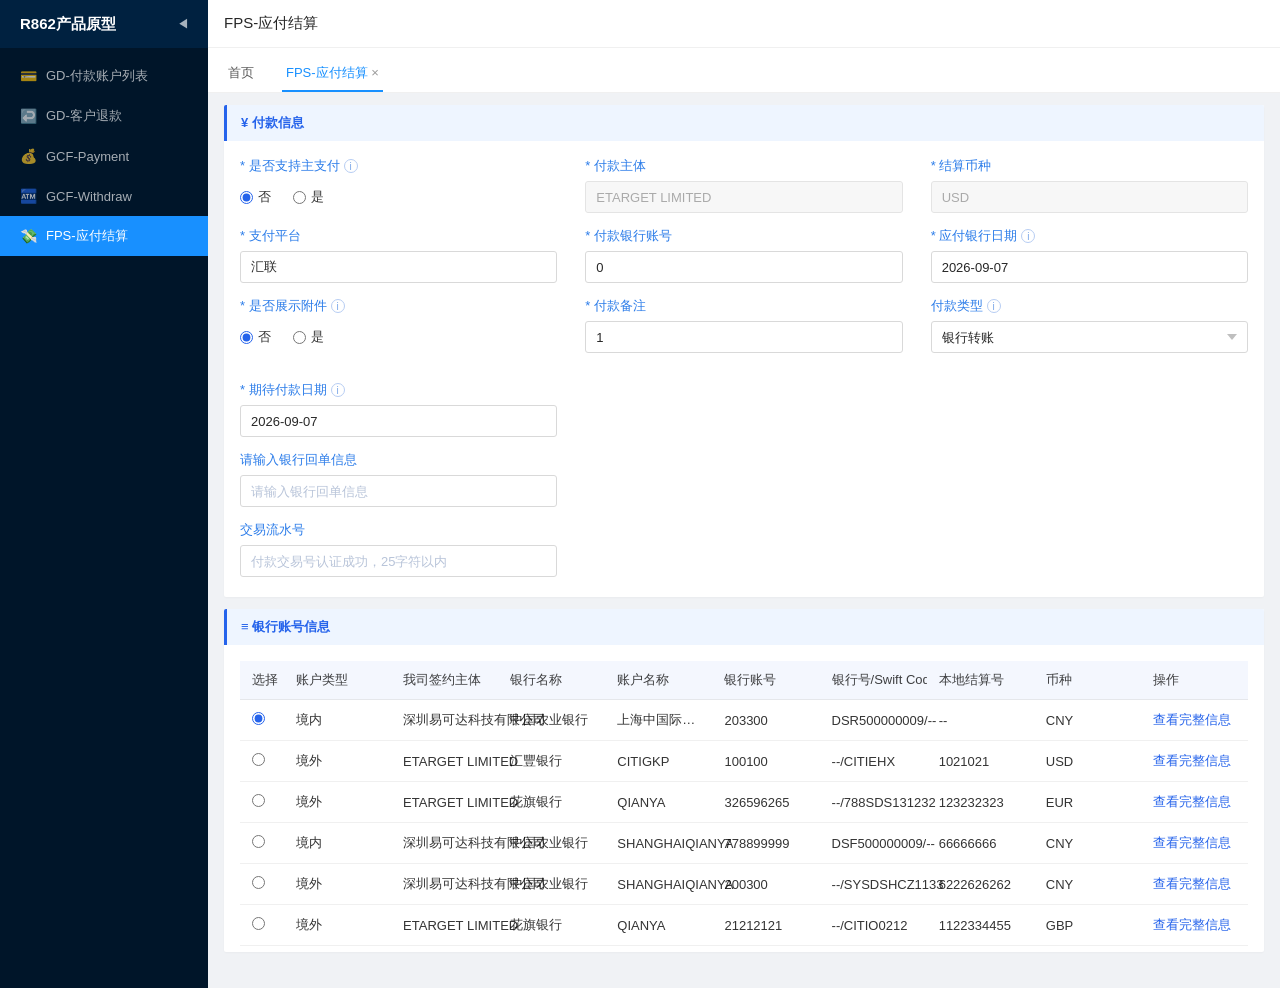
==== fps.html @ 119636dc "V1.5" ====
<!DOCTYPE html>
<html lang="zh-CN">
<head>
<meta charset="UTF-8">
<meta name="viewport" content="width=device-width, initial-scale=1.0">
<title>FPS-应付结算</title>
<link rel="stylesheet" href="assets/common.css">
<style>
  /* ===== 分区标题 ===== */
  .fps-section {
    background: #fff;
    border-radius: 2px;
    box-shadow: 0 1px 2px rgba(0,0,0,.03);
    margin-bottom: 12px;
    overflow: hidden;
  }
  .fps-section-head {
    display: flex;
    align-items: center;
    gap: 6px;
    padding: 9px 14px;
    background: #eef5ff;
    color: #2563eb;
    font-size: 13px;
    font-weight: 600;
    border-left: 3px solid #2563eb;
  }
  .fps-section-body { padding: 16px 16px 6px; }

  /* ===== 付款信息三列布局 ===== */
  .fps-grid {
    display: grid;
    grid-template-columns: repeat(3, minmax(0, 1fr));
    gap: 14px 28px;
  }
  @media (max-width: 1100px) { .fps-grid { grid-template-columns: 1fr; } }

  .fps-field { margin-bottom: 14px; }
  .fps-field > .fps-label {
    display: flex;
    align-items: center;
    gap: 4px;
    margin-bottom: 6px;
    color: #2b7ce9;
  }
  .fps-label .info {
    display: inline-block;
    width: 14px; height: 14px;
    line-height: 13px;
    text-align: center;
    border: 1px solid #b7cdf3;
    border-radius: 50%;
    font-size: 10px;
    color: #7aa7e8;
    cursor: help;
  }
  .fps-field input[type="text"],
  .fps-field select {
    width: 100%;
    height: 32px;
    padding: 0 10px;
    border: 1px solid #d9d9d9;
    border-radius: 3px;
    font-size: 13px;
    color: rgba(0,0,0,.85);
    outline: none;
    background: #fff;
  }
  .fps-field select {
    appearance: none;
    padding-right: 30px;
    background-image: url("data:image/svg+xml,%3Csvg xmlns='http://www.w3.org/2000/svg' width='10' height='6'%3E%3Cpath d='M0 0l5 6 5-6z' fill='%23bfbfbf'/%3E%3C/svg%3E");
    background-repeat: no-repeat;
    background-position: right 10px center;
  }
  .fps-field select:disabled,
  .fps-field input:disabled {
    background: #f5f5f5;
    color: rgba(0,0,0,.45);
    cursor: not-allowed;
  }
  .fps-field input:hover, .fps-field select:hover { border-color: #40a9ff; }
  .fps-field input:focus, .fps-field select:focus { border-color: #2563eb; box-shadow: 0 0 0 2px rgba(37,99,235,.12); }
  .fps-field input::placeholder { color: #b8c4d9; }

  /* 单选组 */
  .fps-radios { display: flex; align-items: center; gap: 22px; height: 32px; }
  .fps-radios label { display: inline-flex; align-items: center; gap: 5px; color: rgba(0,0,0,.8); cursor: pointer; }
  .fps-radios input { accent-color: #2563eb; }

  /* ===== 银行账号信息表 ===== */
  .fps-table-card { overflow-x: auto; }
  .fps-table { width: 100%; border-collapse: collapse; min-width: 980px; }
  .fps-table th {
    background: #f4f7fe;
    text-align: left;
    font-weight: 500;
    color: rgba(0,0,0,.75);
    padding: 10px 12px;
    border-bottom: 1px solid #e5e7eb;
    white-space: nowrap;
  }
  .fps-table td {
    padding: 11px 12px;
    border-bottom: 1px solid #f0f0f0;
    color: rgba(0,0,0,.8);
    white-space: nowrap;
  }
  .fps-table tbody tr:hover td { background: #f8fafc; }
  .fps-table input[type="radio"] { accent-color: #2563eb; cursor: pointer; }
  .fps-table a { color: #2563eb; text-decoration: none; cursor: pointer; white-space: nowrap; }
  .fps-table a:hover { text-decoration: underline; }
  .fps-table td.ellipsis { max-width: 200px; overflow: hidden; text-overflow: ellipsis; }

  /* ===== 查看完整信息弹窗 ===== */
  .fu-mask {
    position: fixed;
    inset: 0;
    background: rgba(0,0,0,.45);
    display: none;
    align-items: flex-start;
    justify-content: center;
    overflow-y: auto;
    z-index: 1000;
    padding: 32px 16px;
  }
  .fu-mask.open { display: flex; }
  .fu-modal {
    width: 1080px;
    max-width: 100%;
    background: #fff;
    border-radius: 4px;
    box-shadow: 0 8px 24px rgba(0,0,0,.18);
  }
  .fu-header {
    display: flex;
    align-items: center;
    justify-content: space-between;
    padding: 14px 18px;
  }
  .fu-header .fu-title { font-size: 15px; font-weight: 600; }
  .fu-close {
    border: none;
    background: transparent;
    font-size: 16px;
    color: rgba(0,0,0,.55);
    cursor: pointer;
    width: 26px; height: 26px;
    border-radius: 4px;
    display: flex; align-items: center; justify-content: center;
  }
  .fu-close:hover { background: #f0f0f0; color: rgba(0,0,0,.85); }

  .fu-body { padding: 0 18px 6px; max-height: 72vh; overflow-y: auto; }
  .fu-table { width: 100%; border-collapse: collapse; }
  .fu-table td {
    border: 1px solid #e3e3e3;
    padding: 7px 12px;
    font-size: 12px;
    color: rgba(0,0,0,.8);
    word-break: break-all;
  }
  .fu-table td.k { width: 26%; background: #ececec; font-family: Consolas, Menlo, monospace; }
  .fu-table td.n { width: 34%; background: #ececec; }
  .fu-table tr:nth-child(even) td.v { background: #f7f7f7; }
  .fu-footer { padding: 16px 0 20px; display: flex; justify-content: center; }
  .fu-back {
    height: 30px;
    padding: 0 20px;
    background: #fff;
    border: 1px solid #d9d9d9;
    border-radius: 3px;
    font-size: 13px;
    color: rgba(0,0,0,.8);
    cursor: pointer;
  }
  .fu-back:hover { border-color: #2563eb; color: #2563eb; }
</style>
</head>
<body>

<div class="layout">

  <!-- 侧边栏（由 assets/app.js 渲染） -->
  <aside class="sider" id="sider"></aside>

  <div class="main">

    <header class="header" id="appHeader"></header>

    <div class="tabs" id="appTabs"></div>

    <div id="appContent">
    <div class="page">

      <!-- 付款信息 -->
      <div class="fps-section">
        <div class="fps-section-head">¥ 付款信息</div>
        <div class="fps-section-body">
          <div class="fps-grid">

            <!-- 第一列 -->
            <div>
              <div class="fps-field">
                <span class="fps-label">* 是否支持主支付<span class="info">i</span></span>
                <div class="fps-radios">
                  <label><input type="radio" name="mainPay" checked> 否</label>
                  <label><input type="radio" name="mainPay"> 是</label>
                </div>
              </div>
              <div class="fps-field">
                <span class="fps-label">* 支付平台</span>
                <input type="text" value="汇联">
              </div>
              <div class="fps-field">
                <span class="fps-label">* 是否展示附件<span class="info">i</span></span>
                <div class="fps-radios">
                  <label><input type="radio" name="showAttach" checked> 否</label>
                  <label><input type="radio" name="showAttach"> 是</label>
                </div>
              </div>
            </div>

            <!-- 第二列 -->
            <div>
              <div class="fps-field">
                <span class="fps-label">* 付款主体</span>
                <select disabled>
                  <option selected>ETARGET LIMITED</option>
                </select>
              </div>
              <div class="fps-field">
                <span class="fps-label">* 付款银行账号</span>
                <input type="text" value="0">
              </div>
              <div class="fps-field">
                <span class="fps-label">* 付款备注</span>
                <input type="text" value="1">
              </div>
            </div>

            <!-- 第三列 -->
            <div>
              <div class="fps-field">
                <span class="fps-label">* 结算币种</span>
                <select disabled>
                  <option selected>USD</option>
                </select>
              </div>
              <div class="fps-field">
                <span class="fps-label">* 应付银行日期<span class="info">i</span></span>
                <input type="text" value="2026-09-07">
              </div>
              <div class="fps-field">
                <span class="fps-label">付款类型<span class="info">i</span></span>
                <select>
                  <option selected>银行转账</option>
                  <option>现金</option>
                  <option>支票</option>
                </select>
              </div>
            </div>

            <!-- 第四列 -->
            <div>
              <div class="fps-field">
                <span class="fps-label">* 期待付款日期<span class="info">i</span></span>
                <input type="text" value="2026-09-07">
              </div>
              <div class="fps-field">
                <span class="fps-label">请输入银行回单信息</span>
                <input type="text" placeholder="请输入银行回单信息">
              </div>
              <div class="fps-field">
                <span class="fps-label">交易流水号</span>
                <input type="text" placeholder="付款交易号认证成功，25字符以内">
              </div>
            </div>

          </div>
        </div>
      </div>

      <!-- 银行账号信息 -->
      <div class="fps-section">
        <div class="fps-section-head">≡ 银行账号信息</div>
        <div class="fps-section-body fps-table-card">
          <table class="fps-table">
            <thead>
              <tr>
                <th style="width:44px">选择</th>
                <th>账户类型</th>
                <th>我司签约主体</th>
                <th>银行名称</th>
                <th>账户名称</th>
                <th>银行账号</th>
                <th>银行号/Swift Code</th>
                <th>本地结算号</th>
                <th>币种</th>
                <th>操作</th>
              </tr>
            </thead>
            <tbody id="fpsBody">
              <tr>
                <td><input type="radio" name="fpsAcc" checked></td>
                <td>境内</td>
                <td>深圳易可达科技有限公司</td>
                <td>中国农业银行</td>
                <td class="ellipsis">上海中国际货运代理有限公司</td>
                <td>203300</td>
                <td>DSR500000009/--</td>
                <td>--</td>
                <td>CNY</td>
                <td><a>查看完整信息</a></td>
              </tr>
              <tr>
                <td><input type="radio" name="fpsAcc"></td>
                <td>境外</td>
                <td>ETARGET LIMITED</td>
                <td>汇豐银行</td>
                <td>CITIGKP</td>
                <td>100100</td>
                <td>--/CITIEHX</td>
                <td>1021021</td>
                <td>USD</td>
                <td><a>查看完整信息</a></td>
              </tr>
              <tr>
                <td><input type="radio" name="fpsAcc"></td>
                <td>境外</td>
                <td>ETARGET LIMITED</td>
                <td>花旗银行</td>
                <td>QIANYA</td>
                <td>326596265</td>
                <td>--/788SDS131232</td>
                <td>123232323</td>
                <td>EUR</td>
                <td><a>查看完整信息</a></td>
              </tr>
              <tr>
                <td><input type="radio" name="fpsAcc"></td>
                <td>境内</td>
                <td>深圳易可达科技有限公司</td>
                <td>中国农业银行</td>
                <td>SHANGHAIQIANYA</td>
                <td>778899999</td>
                <td>DSF500000009/--</td>
                <td>66666666</td>
                <td>CNY</td>
                <td><a>查看完整信息</a></td>
              </tr>
              <tr>
                <td><input type="radio" name="fpsAcc"></td>
                <td>境外</td>
                <td>深圳易可达科技有限公司</td>
                <td>中国农业银行</td>
                <td>SHANGHAIQIANYA</td>
                <td>200300</td>
                <td>--/SYSDSHCZ1133</td>
                <td>6222626262</td>
                <td>CNY</td>
                <td><a>查看完整信息</a></td>
              </tr>
              <tr>
                <td><input type="radio" name="fpsAcc"></td>
                <td>境外</td>
                <td>ETARGET LIMITED</td>
                <td>花旗银行</td>
                <td>QIANYA</td>
                <td>21212121</td>
                <td>--/CITIO0212</td>
                <td>1122334455</td>
                <td>GBP</td>
                <td><a>查看完整信息</a></td>
              </tr>
            </tbody>
          </table>
        </div>
      </div>

      <!-- 查看完整信息 弹窗 -->
      <div class="fu-mask" id="fullInfoModal">
        <div class="fu-modal">
          <div class="fu-header">
            <span class="fu-title">查看完整信息</span>
            <button class="fu-close" id="fuCloseBtn" title="关闭">×</button>
          </div>
          <div class="fu-body">
            <table class="fu-table">
              <tbody>
                <tr><td class="k">sap_code</td><td class="n">供应商编码</td><td class="v">PS16997945</td></tr>
                <tr><td class="k">ContractorCode</td><td class="n">我司签约主体</td><td class="v" id="fiContractor">ETARGET LIMITED</td></tr>
                <tr><td class="k">business_supplier_code</td><td class="n">业务系统供应商编码</td><td class="v">IR7356</td></tr>
                <tr><td class="k">bank_code</td><td class="n">银行代码:如:ABC(中国农业银行)</td><td class="v" id="fiBankCode">CIT</td></tr>
                <tr><td class="k">bank_name</td><td class="n">银行名称:如:中国农业银行</td><td class="v" id="fiBankName">花旗银行</td></tr>
                <tr><td class="k">account_type</td><td class="n">账户类型:0:境内,1:境外</td><td class="v" id="fiAccountType">1</td></tr>
                <tr><td class="k">account_type_name</td><td class="n">账户类型名称:境内或境外</td><td class="v" id="fiAccountTypeName">境外</td></tr>
                <tr><td class="k">opening_bank_name</td><td class="n">开户行名称:如:招商银行深圳四海支行</td><td class="v">CITIXGP</td></tr>
                <tr><td class="k">account_name</td><td class="n">账户名称:银行账号持有者</td><td class="v" id="fiAccountName">CITIXGP</td></tr>
                <tr><td class="k">bank_account</td><td class="n">银行账号</td><td class="v" id="fiBankAccount">100100</td></tr>
                <tr><td class="k">currency_code</td><td class="n">币种</td><td class="v" id="fiCurrencyCode">USD</td></tr>
                <tr><td class="k">currency_name</td><td class="n">币种名称</td><td class="v" id="fiCurrencyName">美国 美元</td></tr>
                <tr><td class="k">bank_country</td><td class="n">开户行国家/地区</td><td class="v">HK</td></tr>
                <tr><td class="k">bank_country_name</td><td class="n">开户行国家/地区名称</td><td class="v">the Hong Kong Special Administrative Region of Chi</td></tr>
                <tr><td class="k">bank_province</td><td class="n">开户行省份</td><td class="v">HK</td></tr>
                <tr><td class="k">bank_province_name</td><td class="n">开户行省份名称</td><td class="v">Haut-Katanga</td></tr>
                <tr><td class="k">bank_city</td><td class="n">开户行城市</td><td class="v"></td></tr>
                <tr><td class="k">bank_city_name</td><td class="n">开户行城市名称</td><td class="v"></td></tr>
                <tr><td class="k">bank_address</td><td class="n">开户行地址</td><td class="v"></td></tr>
                <tr><td class="k">union_number</td><td class="n">联行号</td><td class="v"></td></tr>
                <tr><td class="k">bsb_code</td><td class="n">BsBCode</td><td class="v" id="fiBsb">1021021</td></tr>
                <tr><td class="k">swift_code</td><td class="n">SwiftCode</td><td class="v" id="fiSwift">CITIE2X</td></tr>
                <tr><td class="k">payee_country</td><td class="n">收款人国家/地区</td><td class="v">HK</td></tr>
                <tr><td class="k">payee_country_name</td><td class="n">收款人国家/地区名称</td><td class="v">the Hong Kong Special Administrative Region of Chi</td></tr>
                <tr><td class="k">payee_province</td><td class="n">收款人省/州</td><td class="v">HK</td></tr>
                <tr><td class="k">payee_province_name</td><td class="n">收款人省/州名称</td><td class="v">Haut-Katanga</td></tr>
                <tr><td class="k">payee_city</td><td class="n">收款人城市</td><td class="v">KONGKONG</td></tr>
                <tr><td class="k">payee_street</td><td class="n">收款人详细地址-街道名</td><td class="v">1</td></tr>
                <tr><td class="k">payee_build_number</td><td class="n">收款人详细地址-建筑号(门牌号)</td><td class="v">1</td></tr>
                <tr><td class="k">payee_post_code</td><td class="n">收款人详细地址-邮编</td><td class="v">10100</td></tr>
                <tr><td class="k">freeze_status</td><td class="n">冻结状态</td><td class="v">1</td></tr>
                <tr><td class="k">freeze_status_name</td><td class="n">冻结状态名称</td><td class="v">开户</td></tr>
                <tr><td class="k">is_private</td><td class="n">是否对私银行1:对私;2:对公 默认对公</td><td class="v">2</td></tr>
              </tbody>
            </table>
          </div>
          <div class="fu-footer">
            <button class="fu-back" id="fuBackBtn">返 回</button>
          </div>
        </div>
      </div>

    </div>
    </div><!-- /#appContent -->

  </div><!-- /.main -->
</div><!-- /.layout -->

<script src="assets/app.js" data-page="fps"></script>
<script>
  /* 点击整行选中单选 */
  var rows = document.querySelectorAll('#fpsBody tr');
  rows.forEach(function (tr) {
    tr.addEventListener('click', function (e) {
      if (e.target.tagName === 'A') return;
      var radio = tr.querySelector('input[type="radio"]');
      if (radio) radio.checked = true;
    });
  });

  /* ===== 查看完整信息弹窗：按行填充 ===== */
  var fullInfoModal = document.getElementById('fullInfoModal');
  var currencyNames = {
    'CNY': '中国 人民币',
    'USD': '美国 美元',
    'EUR': '欧元区 欧元',
    'GBP': '英国 英镑',
    'JPY': '日本 日元',
    'HKD': '中国香港 港币'
  };
  var bankCodes = {
    '中国农业银行': 'ABC',
    '汇豐银行': 'HSBC',
    '花旗银行': 'CIT'
  };

  function setText(id, text) {
    var el = document.getElementById(id);
    if (el) el.textContent = text;
  }

  function openFullInfo(row) {
    var tds = row.querySelectorAll('td');
    /* 列顺序：单选/账户类型/我司签约主体/银行名称/账户名称/银行账号/银行号与Swift/本地结算号/币种 */
    var accountType = tds[1].textContent.trim();
    var contractor = tds[2].textContent.trim();
    var bankName = tds[3].textContent.trim();
    var swiftCell = tds[6].textContent.trim();
    var currency = tds[8].textContent.trim();

    setText('fiContractor', contractor || (currency === 'CNY' ? '深圳易可达科技有限公司' : 'ETARGET LIMITED'));
    setText('fiBankName', bankName);
    setText('fiBankCode', bankCodes[bankName] || '--');
    setText('fiAccountType', accountType === '境内' ? '0' : '1');
    setText('fiAccountTypeName', accountType);
    setText('fiAccountName', tds[4].textContent.trim());
    setText('fiBankAccount', tds[5].textContent.trim());
    setText('fiCurrencyCode', currency);
    setText('fiCurrencyName', currencyNames[currency] || currency);
    setText('fiBsb', tds[7].textContent.trim());

    /* 银行号/Swift Code 形如 "XXX/--" 或 "--/YYY"，取非空的一段 */
    var parts = swiftCell.split('/');
    var swift = parts.length > 1 ? (parts[1] !== '--' ? parts[1] : parts[0]) : swiftCell;
    setText('fiSwift', swift);

    fullInfoModal.classList.add('open');
  }
  function closeFullInfo() { fullInfoModal.classList.remove('open'); }

  document.querySelectorAll('#fpsBody a').forEach(function (a) {
    a.addEventListener('click', function (e) {
      e.stopPropagation();
      openFullInfo(a.closest('tr'));
    });
  });
  document.getElementById('fuCloseBtn').addEventListener('click', closeFullInfo);
  document.getElementById('fuBackBtn').addEventListener('click', closeFullInfo);
  fullInfoModal.addEventListener('click', function (e) {
    if (e.target === fullInfoModal) closeFullInfo();
  });
</script>

</body>
</html>
---- assets/common.css ----
/* ===== 基础 ===== */
* { margin: 0; padding: 0; box-sizing: border-box; }
body {
  font-family: -apple-system, BlinkMacSystemFont, "Segoe UI", "PingFang SC", "Hiragino Sans GB", "Microsoft YaHei", sans-serif;
  font-size: 13px;
  color: rgba(0,0,0,.85);
  background: #f0f2f5;
}

/* ===== 整体布局 ===== */
.layout { display: flex; min-height: 100vh; }

/* ===== 侧边栏 ===== */
.sider {
  width: 208px;
  flex: 0 0 208px;
  background: #001529;
  transition: width .2s, flex-basis .2s;
  display: flex;
  flex-direction: column;
  overflow: hidden;
}
.sider.collapsed { width: 64px; flex-basis: 64px; }

.sider-logo {
  height: 48px;
  display: flex;
  align-items: center;
  justify-content: space-between;
  gap: 8px;
  padding: 0 12px 0 20px;
  color: #fff;
  font-size: 15px;
  font-weight: 600;
  white-space: nowrap;
  background: #002140;
}
.sider-logo .logo-text { transition: opacity .2s; overflow: hidden; }
.sider.collapsed .logo-text { opacity: 0; width: 0; }
.sider.collapsed .sider-logo { justify-content: center; padding: 0; }

.sider-logo .collapse-btn {
  width: 26px; height: 26px;
  flex: 0 0 26px;
  border: none;
  background: transparent;
  border-radius: 4px;
  cursor: pointer;
  font-size: 12px;
  line-height: 1;
  color: rgba(255,255,255,.65);
  display: flex; align-items: center; justify-content: center;
  transition: color .2s, background .2s;
}
.sider-logo .collapse-btn:hover { color: #fff; background: rgba(255,255,255,.12); }

.sider-menu { list-style: none; padding: 8px 0; flex: 1; }
.menu-item {
  display: flex;
  align-items: center;
  gap: 10px;
  height: 40px;
  padding: 0 20px;
  color: rgba(255,255,255,.65);
  cursor: pointer;
  white-space: nowrap;
  transition: color .2s, background .2s;
}
.menu-item .mi-icon {
  width: 16px;
  flex: 0 0 16px;
  text-align: center;
  font-size: 14px;
  font-style: normal;
}
.menu-item .mi-text { transition: opacity .2s; overflow: hidden; }
.menu-item:hover { color: #fff; background: rgba(255,255,255,.06); }
.menu-item.active { color: #fff; background: #1890ff; }

/* 折叠时给菜单项加 title 提示，靠 JS 写入 data-tip */
.sider.collapsed .menu-item { padding: 0 24px; }
.sider.collapsed .mi-text { opacity: 0; width: 0; }

/* ===== 右侧主区域 ===== */
.main { flex: 1; min-width: 0; display: flex; flex-direction: column; }

.header {
  height: 48px;
  background: #fff;
  display: flex;
  align-items: center;
  gap: 12px;
  padding: 0 16px;
  border-bottom: 1px solid #f0f0f0;
  flex: 0 0 48px;
}
.header .header-title { font-size: 15px; font-weight: 500; }

/* ===== Tab 页签 ===== */
.tabs {
  background: #fff;
  padding: 8px 16px 0;
  border-bottom: 1px solid #f0f0f0;
}
.tabs .tab {
  display: inline-block;
  padding: 8px 4px;
  margin-right: 24px;
  color: rgba(0,0,0,.65);
  cursor: pointer;
  border-bottom: 2px solid transparent;
}
.tabs .tab.active {
  color: #1890ff;
  border-bottom-color: #1890ff;
  font-weight: 500;
}

/* ===== 主体 ===== */
/* 单页切换时只替换该容器内的内容 */
#appContent { flex: 1; min-width: 0; display: flex; flex-direction: column; }
.page { padding: 12px 16px 24px; flex: 1; }

/* ===== 通用按钮 ===== */
.btn {
  height: 30px;
  padding: 0 14px;
  border: 1px solid #d9d9d9;
  border-radius: 2px;
  background: #fff;
  font-size: 13px;
  cursor: pointer;
  color: rgba(0,0,0,.85);
  display: inline-flex;
  align-items: center;
  gap: 4px;
  white-space: nowrap;
}
.btn:hover { border-color: #40a9ff; color: #40a9ff; }
.btn-primary { background: #1890ff; border-color: #1890ff; color: #fff; }
.btn-primary:hover { background: #40a9ff; border-color: #40a9ff; color: #fff; }

/* ===== 表格列宽拖拽 ===== */
th { position: relative; }
.col-resizer {
  position: absolute;
  top: 0; right: 0;
  width: 6px;
  height: 100%;
  cursor: col-resize;
  z-index: 2;
  user-select: none;
  touch-action: none;
}
.col-resizer::after {
  content: '';
  position: absolute;
  top: 4px; bottom: 4px; right: 2px;
  width: 1px;
  background: transparent;
}
.col-resizer:hover::after,
.col-resizer.dragging::after { background: #1890ff; }
body.col-resizing { cursor: col-resize; user-select: none; }

/* ===== 通用弹窗（Edit 类表单弹窗，各页面共用） ===== */
.m-modal-mask {
  position: fixed;
  inset: 0;
  background: rgba(0,0,0,.45);
  display: none;
  align-items: flex-start;
  justify-content: center;
  overflow-y: auto;
  z-index: 1000;
  padding: 32px 16px;
}
.m-modal-mask.open { display: flex; }

.m-modal {
  width: 760px;
  max-width: 100%;
  background: #fff;
  border-radius: 6px;
  box-shadow: 0 8px 24px rgba(0,0,0,.18);
}
.m-header {
  display: flex;
  align-items: center;
  justify-content: center;
  position: relative;
  padding: 16px 20px;
  border-bottom: 1px solid #f0f0f0;
}
.m-header .m-title { font-size: 15px; font-weight: 600; }
.m-close {
  position: absolute;
  right: 14px; top: 50%;
  transform: translateY(-50%);
  border: none;
  background: transparent;
  font-size: 18px;
  color: rgba(0,0,0,.45);
  cursor: pointer;
  width: 28px; height: 28px;
  border-radius: 4px;
  display: flex; align-items: center; justify-content: center;
}
.m-close:hover { background: #f0f0f0; color: rgba(0,0,0,.85); }

.m-body { padding: 20px 28px 4px; max-height: 66vh; overflow-y: auto; }

.m-form-item { display: flex; margin-bottom: 14px; }
.m-label {
  flex: 0 0 190px;
  padding-top: 7px;
  text-align: right;
  color: rgba(0,0,0,.85);
}
.m-label .req { color: #ef4444; margin-right: 2px; }
.m-label .info {
  display: inline-block;
  width: 14px; height: 14px;
  line-height: 13px;
  text-align: center;
  border: 1px solid #bfbfbf;
  border-radius: 50%;
  font-size: 10px;
  color: #bfbfbf;
  margin-left: 3px;
  cursor: help;
}
.m-controls { flex: 1; min-width: 0; margin-left: 12px; }

.m-controls input[type="text"],
.m-controls select {
  width: 100%;
  height: 34px;
  padding: 0 10px;
  border: 1px solid #d9d9d9;
  border-radius: 4px;
  font-size: 13px;
  color: rgba(0,0,0,.85);
  outline: none;
  background: #fff;
}
.m-controls select {
  padding-right: 30px;
  appearance: none;
  background-image: url("data:image/svg+xml,%3Csvg xmlns='http://www.w3.org/2000/svg' width='10' height='6'%3E%3Cpath d='M0 0l5 6 5-6z' fill='%23bfbfbf'/%3E%3C/svg%3E");
  background-repeat: no-repeat;
  background-position: right 10px center;
}
.m-controls input:hover, .m-controls select:hover { border-color: #40a9ff; }
.m-controls input:focus, .m-controls select:focus { border-color: #2563eb; box-shadow: 0 0 0 2px rgba(37,99,235,.12); }
.m-controls input[readonly],
.m-controls input:disabled,
.m-controls select:disabled {
  background: #f5f5f5;
  color: rgba(0,0,0,.45);
  cursor: not-allowed;
}
.m-controls input:disabled { padding-right: 10px; }

.m-controls .m-notice { margin-top: 6px; color: #f59e0b; font-size: 12px; line-height: 1.6; }

/* 带提示语的输入框（如 BCI Code）：聚焦时隐藏提示语 */
.m-controls input.hint-input::placeholder { color: rgba(0,0,0,.35); }
.m-controls input.hint-input:focus::placeholder { color: transparent; }

.m-check-group { display: flex; flex-wrap: wrap; padding-top: 6px; }
.m-check-group label {
  display: inline-flex;
  align-items: center;
  gap: 6px;
  width: 25%;
  min-width: 90px;
  margin-bottom: 10px;
  color: rgba(0,0,0,.85);
  cursor: pointer;
}
.m-radio-group { padding-top: 6px; opacity: .55; }
.m-radio-group label {
  display: flex;
  align-items: center;
  gap: 8px;
  margin-bottom: 12px;
  color: rgba(0,0,0,.85);
  cursor: pointer;
}
.m-radio-group input { accent-color: #2563eb; }

.m-footer {
  padding: 14px 20px;
  display: flex;
  justify-content: center;
  gap: 12px;
}
.m-btn-cancel {
  height: 34px;
  padding: 0 22px;
  background: #fff;
  border: 1px solid #d9d9d9;
  color: rgba(0,0,0,.75);
  border-radius: 6px;
  font-size: 13px;
  cursor: pointer;
}
.m-btn-cancel:hover { border-color: #2563eb; color: #2563eb; }
.m-btn-confirm {
  height: 34px;
  padding: 0 22px;
  background: #2563eb;
  border: 1px solid #2563eb;
  color: #fff;
  border-radius: 6px;
  font-size: 13px;
  cursor: pointer;
}
.m-btn-confirm:hover { background: #1d4ed8; }

/* ===== 通用卡片 / 空状态 ===== */
.card {
  background: #fff;
  border-radius: 2px;
  padding: 12px 16px 16px;
  box-shadow: 0 1px 2px rgba(0,0,0,.03);
}
.empty-state {
  background: #fff;
  border-radius: 2px;
  padding: 80px 16px;
  text-align: center;
  color: rgba(0,0,0,.45);
  box-shadow: 0 1px 2px rgba(0,0,0,.03);
}
.empty-state .es-icon { font-size: 40px; margin-bottom: 12px; }
.empty-state .es-title { font-size: 14px; color: rgba(0,0,0,.65); margin-bottom: 4px; }
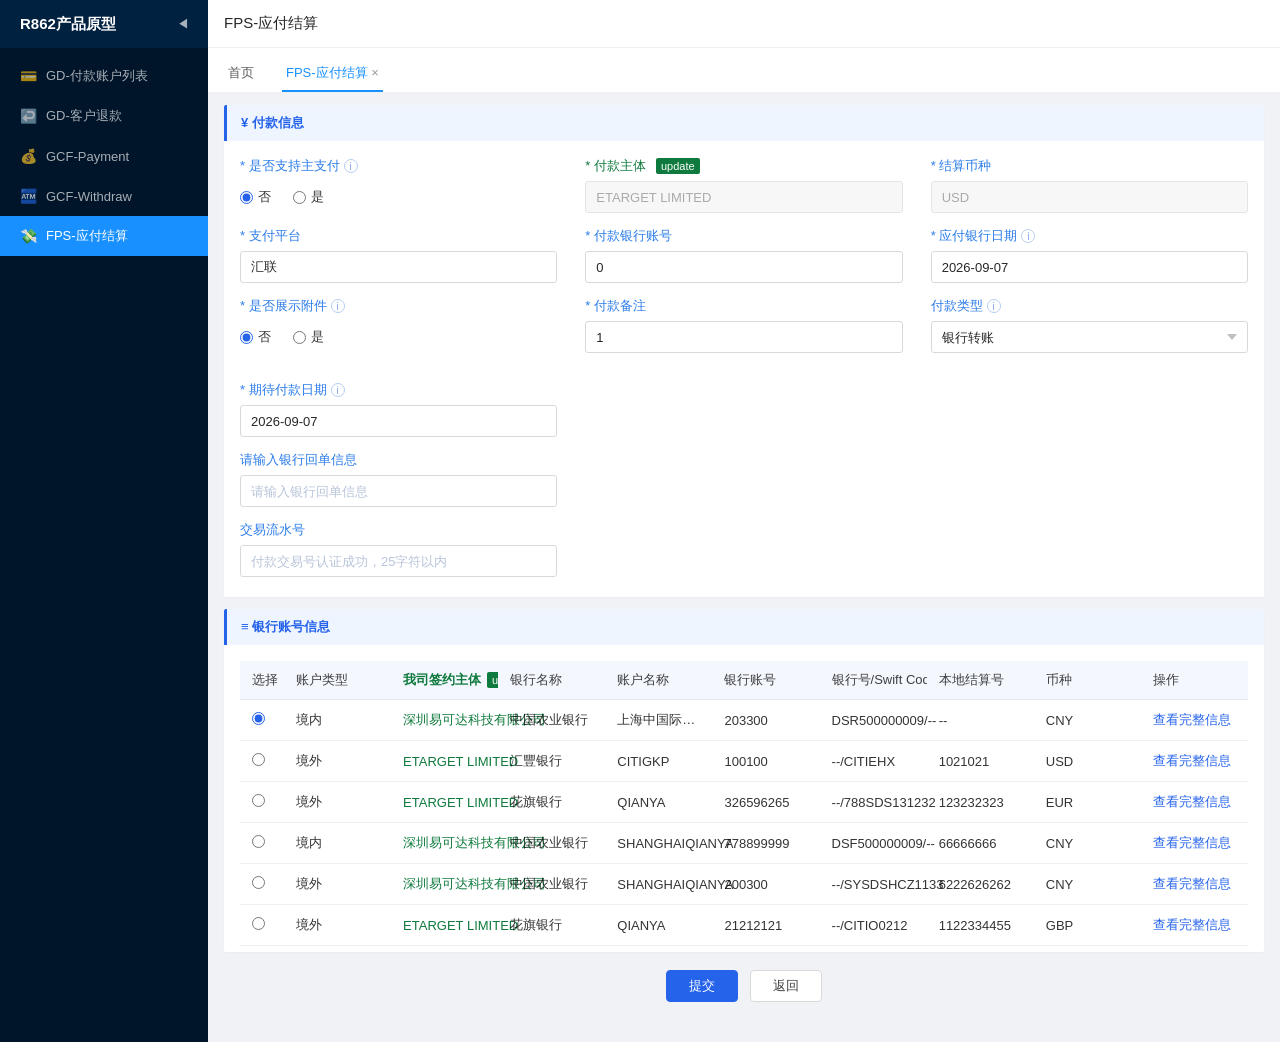
==== commit 858709b2: "V1.6" ====
--- a/fps.html
+++ b/fps.html
@@ -175,6 +175,47 @@
     cursor: pointer;
   }
   .fu-back:hover { border-color: #2563eb; color: #2563eb; }
+
+  /* ===== 更新字段标记（深绿色 + update 标识） ===== */
+  .updated { color: #0f7a3d; }
+  .fps-field .fps-label.updated { color: #0f7a3d; }
+  .badge-update {
+    display: inline-block;
+    margin-left: 6px;
+    padding: 0 5px;
+    font-size: 11px;
+    line-height: 16px;
+    color: #fff;
+    background: #0f7a3d;
+    border-radius: 2px;
+    font-weight: 400;
+  }
+  .fps-table th.updated { color: #0f7a3d; font-weight: 600; }
+  .fps-table td.contractor-cell { color: #0f7a3d; }
+
+  /* ===== 底部操作按钮 ===== */
+  .fps-footer {
+    display: flex;
+    justify-content: center;
+    gap: 12px;
+    padding: 6px 0 16px;
+  }
+  .fps-btn {
+    height: 32px;
+    padding: 0 22px;
+    border-radius: 4px;
+    font-size: 13px;
+    cursor: pointer;
+  }
+  .fps-btn-primary { background: #2563eb; border: 1px solid #2563eb; color: #fff; }
+  .fps-btn-primary:hover { background: #1d4ed8; }
+  .fps-btn-plain { background: #fff; border: 1px solid #d9d9d9; color: rgba(0,0,0,.75); }
+  .fps-btn-plain:hover { border-color: #2563eb; color: #2563eb; }
+
+  /* 确认弹窗提示语 */
+  .confirm-text { padding: 18px 20px 22px; font-size: 13px; line-height: 1.7; color: rgba(0,0,0,.85); }
+  .m-modal.narrow { width: 460px; }
+  .m-header.left { justify-content: flex-start; }
 </style>
 </head>
 <body>
@@ -224,8 +265,8 @@
             <!-- 第二列 -->
             <div>
               <div class="fps-field">
-                <span class="fps-label">* 付款主体</span>
-                <select disabled>
+                <span class="fps-label updated">* 付款主体<span class="badge-update">update</span></span>
+                <select disabled id="paySubject">
                   <option selected>ETARGET LIMITED</option>
                 </select>
               </div>
@@ -290,7 +331,7 @@
               <tr>
                 <th style="width:44px">选择</th>
                 <th>账户类型</th>
-                <th>我司签约主体</th>
+                <th class="updated">我司签约主体<span class="badge-update">update</span></th>
                 <th>银行名称</th>
                 <th>账户名称</th>
                 <th>银行账号</th>
@@ -304,7 +345,7 @@
               <tr>
                 <td><input type="radio" name="fpsAcc" checked></td>
                 <td>境内</td>
-                <td>深圳易可达科技有限公司</td>
+                <td class="contractor-cell">深圳易可达科技有限公司</td>
                 <td>中国农业银行</td>
                 <td class="ellipsis">上海中国际货运代理有限公司</td>
                 <td>203300</td>
@@ -316,7 +357,7 @@
               <tr>
                 <td><input type="radio" name="fpsAcc"></td>
                 <td>境外</td>
-                <td>ETARGET LIMITED</td>
+                <td class="contractor-cell">ETARGET LIMITED</td>
                 <td>汇豐银行</td>
                 <td>CITIGKP</td>
                 <td>100100</td>
@@ -328,7 +369,7 @@
               <tr>
                 <td><input type="radio" name="fpsAcc"></td>
                 <td>境外</td>
-                <td>ETARGET LIMITED</td>
+                <td class="contractor-cell">ETARGET LIMITED</td>
                 <td>花旗银行</td>
                 <td>QIANYA</td>
                 <td>326596265</td>
@@ -340,7 +381,7 @@
               <tr>
                 <td><input type="radio" name="fpsAcc"></td>
                 <td>境内</td>
-                <td>深圳易可达科技有限公司</td>
+                <td class="contractor-cell">深圳易可达科技有限公司</td>
                 <td>中国农业银行</td>
                 <td>SHANGHAIQIANYA</td>
                 <td>778899999</td>
@@ -352,7 +393,7 @@
               <tr>
                 <td><input type="radio" name="fpsAcc"></td>
                 <td>境外</td>
-                <td>深圳易可达科技有限公司</td>
+                <td class="contractor-cell">深圳易可达科技有限公司</td>
                 <td>中国农业银行</td>
                 <td>SHANGHAIQIANYA</td>
                 <td>200300</td>
@@ -364,7 +405,7 @@
               <tr>
                 <td><input type="radio" name="fpsAcc"></td>
                 <td>境外</td>
-                <td>ETARGET LIMITED</td>
+                <td class="contractor-cell">ETARGET LIMITED</td>
                 <td>花旗银行</td>
                 <td>QIANYA</td>
                 <td>21212121</td>
@@ -375,6 +416,29 @@
               </tr>
             </tbody>
           </table>
+        </div>
+      </div>
+
+      <!-- 底部操作按钮 -->
+      <div class="fps-footer">
+        <button class="fps-btn fps-btn-primary" id="fpsSubmitBtn">提交</button>
+        <button class="fps-btn fps-btn-plain" id="fpsBackBtn">返回</button>
+      </div>
+
+      <!-- 提交确认弹窗 -->
+      <div class="m-modal-mask" id="fpsConfirmModal">
+        <div class="m-modal narrow">
+          <div class="m-header left">
+            <span class="m-title">提示</span>
+            <button class="m-close" id="fpsConfirmClose" title="关闭">×</button>
+          </div>
+          <div class="confirm-text">
+            用户当前勾选的银行账号我司签约主体与付款主体不一致，支付时可能会退单，请确认是否继续提交？
+          </div>
+          <div class="m-footer">
+            <button class="m-btn-cancel" id="fpsConfirmCancel">取消</button>
+            <button class="m-btn-confirm" id="fpsConfirmOk">确定</button>
+          </div>
         </div>
       </div>
 
@@ -504,6 +568,41 @@
       openFullInfo(a.closest('tr'));
     });
   });
+  /* ===== 提交 / 返回 ===== */
+  var confirmModal = document.getElementById('fpsConfirmModal');
+
+  function closeConfirm() { confirmModal.classList.remove('open'); }
+
+  document.getElementById('fpsSubmitBtn').addEventListener('click', function () {
+    /* 取当前勾选行的「我司签约主体」，与付款主体比对 */
+    var checked = document.querySelector('#fpsBody input[type="radio"]:checked');
+    var contractor = '';
+    if (checked) {
+      var tr = checked.closest('tr');
+      var tds = tr.querySelectorAll('td');
+      contractor = tds[2].textContent.trim();
+    }
+    var paySubject = document.getElementById('paySubject').value.trim();
+
+    if (contractor && contractor !== paySubject) {
+      confirmModal.classList.add('open');     /* 不一致：提示确认 */
+    }
+    /* 一致时原型阶段直接跳过，可在接入接口后提交 */
+  });
+
+  document.getElementById('fpsBackBtn').addEventListener('click', function () {
+    /* 原型：返回上一页 */
+    if (history.length > 1) history.back();
+    else location.href = 'index.html';
+  });
+
+  document.getElementById('fpsConfirmClose').addEventListener('click', closeConfirm);
+  document.getElementById('fpsConfirmCancel').addEventListener('click', closeConfirm);
+  document.getElementById('fpsConfirmOk').addEventListener('click', closeConfirm);
+  confirmModal.addEventListener('click', function (e) {
+    if (e.target === confirmModal) closeConfirm();
+  });
+
   document.getElementById('fuCloseBtn').addEventListener('click', closeFullInfo);
   document.getElementById('fuBackBtn').addEventListener('click', closeFullInfo);
   fullInfoModal.addEventListener('click', function (e) {
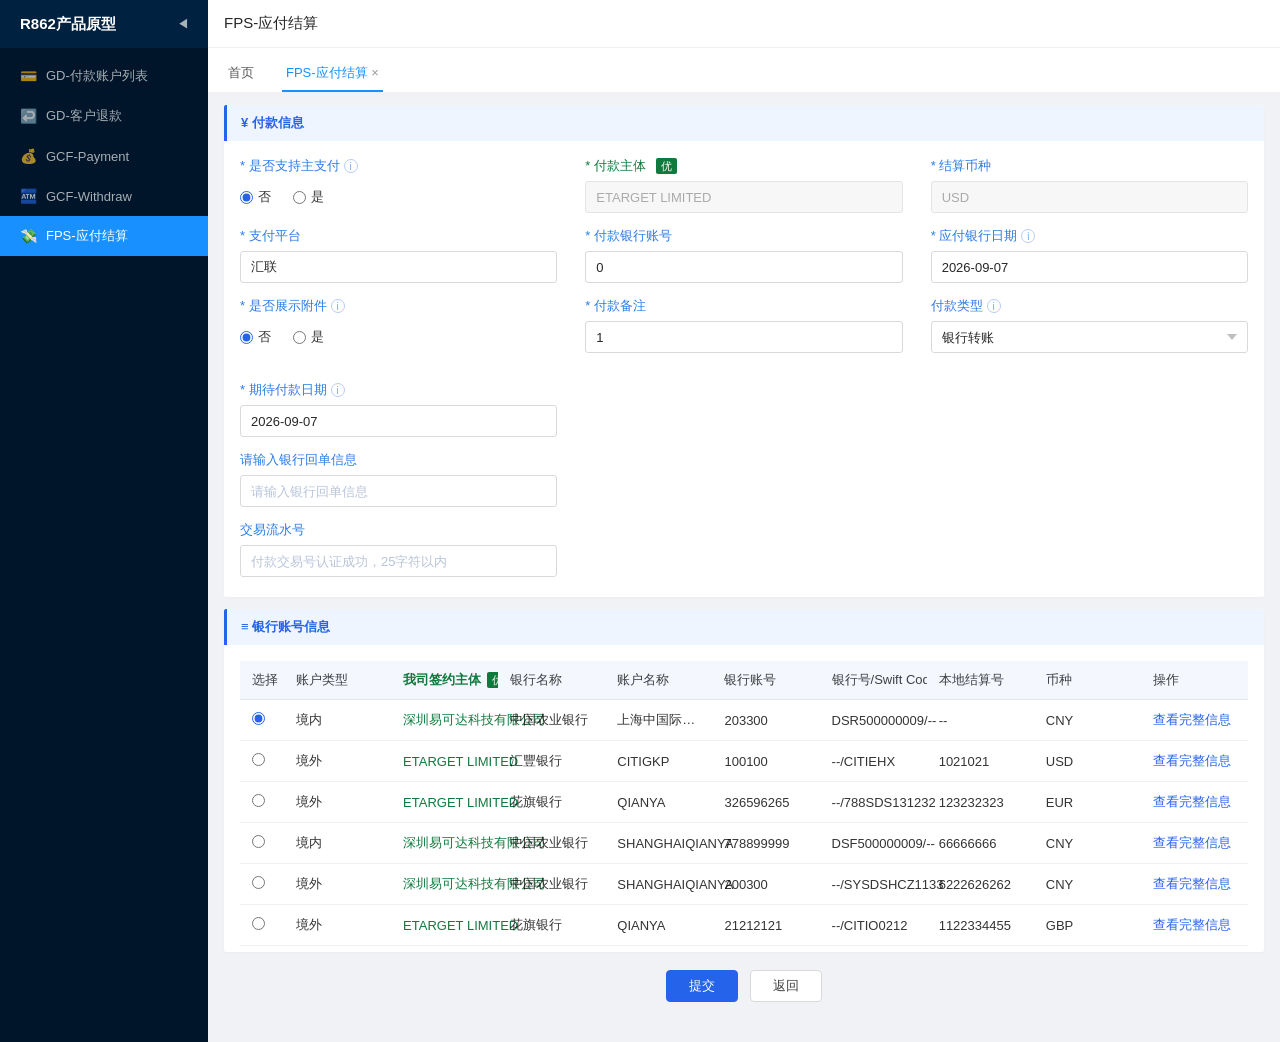
==== commit 8b7b3f4a: "V2.7: 详情弹窗增加[优]标识，GCF-Payment/Withdraw 国家联动，BSB/BCI 等改动" ====
--- a/fps.html
+++ b/fps.html
@@ -191,6 +191,7 @@
     font-weight: 400;
   }
   .fps-table th.updated { color: #0f7a3d; font-weight: 600; }
+  .fu-table td.n.updated { color: #0f7a3d; }
   .fps-table td.contractor-cell { color: #0f7a3d; }
 
   /* ===== 底部操作按钮 ===== */
@@ -213,7 +214,7 @@
   .fps-btn-plain:hover { border-color: #2563eb; color: #2563eb; }
 
   /* 确认弹窗提示语 */
-  .confirm-text { padding: 18px 20px 22px; font-size: 13px; line-height: 1.7; color: rgba(0,0,0,.85); }
+  .confirm-text { padding: 18px 20px 22px; font-size: 13px; line-height: 1.7; color: #0f7a3d; }
   .m-modal.narrow { width: 460px; }
   .m-header.left { justify-content: flex-start; }
 </style>
@@ -265,7 +266,7 @@
             <!-- 第二列 -->
             <div>
               <div class="fps-field">
-                <span class="fps-label updated">* 付款主体<span class="badge-update">update</span></span>
+                <span class="fps-label updated">* 付款主体<span class="badge-update">优</span></span>
                 <select disabled id="paySubject">
                   <option selected>ETARGET LIMITED</option>
                 </select>
@@ -331,7 +332,7 @@
               <tr>
                 <th style="width:44px">选择</th>
                 <th>账户类型</th>
-                <th class="updated">我司签约主体<span class="badge-update">update</span></th>
+                <th class="updated">我司签约主体<span class="badge-update">优</span></th>
                 <th>银行名称</th>
                 <th>账户名称</th>
                 <th>银行账号</th>
@@ -429,11 +430,11 @@
       <div class="m-modal-mask" id="fpsConfirmModal">
         <div class="m-modal narrow">
           <div class="m-header left">
-            <span class="m-title">提示</span>
+            <span class="m-title">提示<span class="badge-update">优</span></span>
             <button class="m-close" id="fpsConfirmClose" title="关闭">×</button>
           </div>
           <div class="confirm-text">
-            用户当前勾选的银行账号我司签约主体与付款主体不一致，支付时可能会退单，请确认是否继续提交？
+            当前勾选的服务商收款账号我司签约主体与申请单付款主体不一致、付款信息的支付币种和银行账号信息的币种不一致，可能会被退单，请确认是否继续提交
           </div>
           <div class="m-footer">
             <button class="m-btn-cancel" id="fpsConfirmCancel">取消</button>
@@ -453,7 +454,7 @@
             <table class="fu-table">
               <tbody>
                 <tr><td class="k">sap_code</td><td class="n">供应商编码</td><td class="v">PS16997945</td></tr>
-                <tr><td class="k">ContractorCode</td><td class="n">我司签约主体</td><td class="v" id="fiContractor">ETARGET LIMITED</td></tr>
+                <tr><td class="k">ContractorCode</td><td class="n updated">我司签约主体<span class="badge-update">优</span></td><td class="v" id="fiContractor">ETARGET LIMITED</td></tr>
                 <tr><td class="k">business_supplier_code</td><td class="n">业务系统供应商编码</td><td class="v">IR7356</td></tr>
                 <tr><td class="k">bank_code</td><td class="n">银行代码:如:ABC(中国农业银行)</td><td class="v" id="fiBankCode">CIT</td></tr>
                 <tr><td class="k">bank_name</td><td class="n">银行名称:如:中国农业银行</td><td class="v" id="fiBankName">花旗银行</td></tr>
--- a/assets/common.css
+++ b/assets/common.css
@@ -264,9 +264,8 @@
 
 .m-controls .m-notice { margin-top: 6px; color: #f59e0b; font-size: 12px; line-height: 1.6; }
 
-/* 带提示语的输入框（如 BCI Code）：聚焦时隐藏提示语 */
-.m-controls input.hint-input::placeholder { color: rgba(0,0,0,.35); }
-.m-controls input.hint-input:focus::placeholder { color: transparent; }
+/* 常显说明文字（如 BCI Code） */
+.m-controls .m-tip { margin-top: 6px; color: #FA8C16; font-size: 12px; line-height: 1.6; }
 
 .m-check-group { display: flex; flex-wrap: wrap; padding-top: 6px; }
 .m-check-group label {
@@ -319,6 +318,14 @@
 }
 .m-btn-confirm:hover { background: #1d4ed8; }
 
+/* ===== 字段打标：[优] 标记 + 值深绿色 ===== */
+.mark-you { color: #0f7a3d; font-size: 12px; margin-left: 3px; }
+.val-green input[type="text"],
+.val-green select,
+.val-green textarea { color: #0f7a3d; }
+.val-green .dtl-value,
+.val-green .dtl-value * { color: #0f7a3d; }
+
 /* ===== 通用卡片 / 空状态 ===== */
 .card {
   background: #fff;
